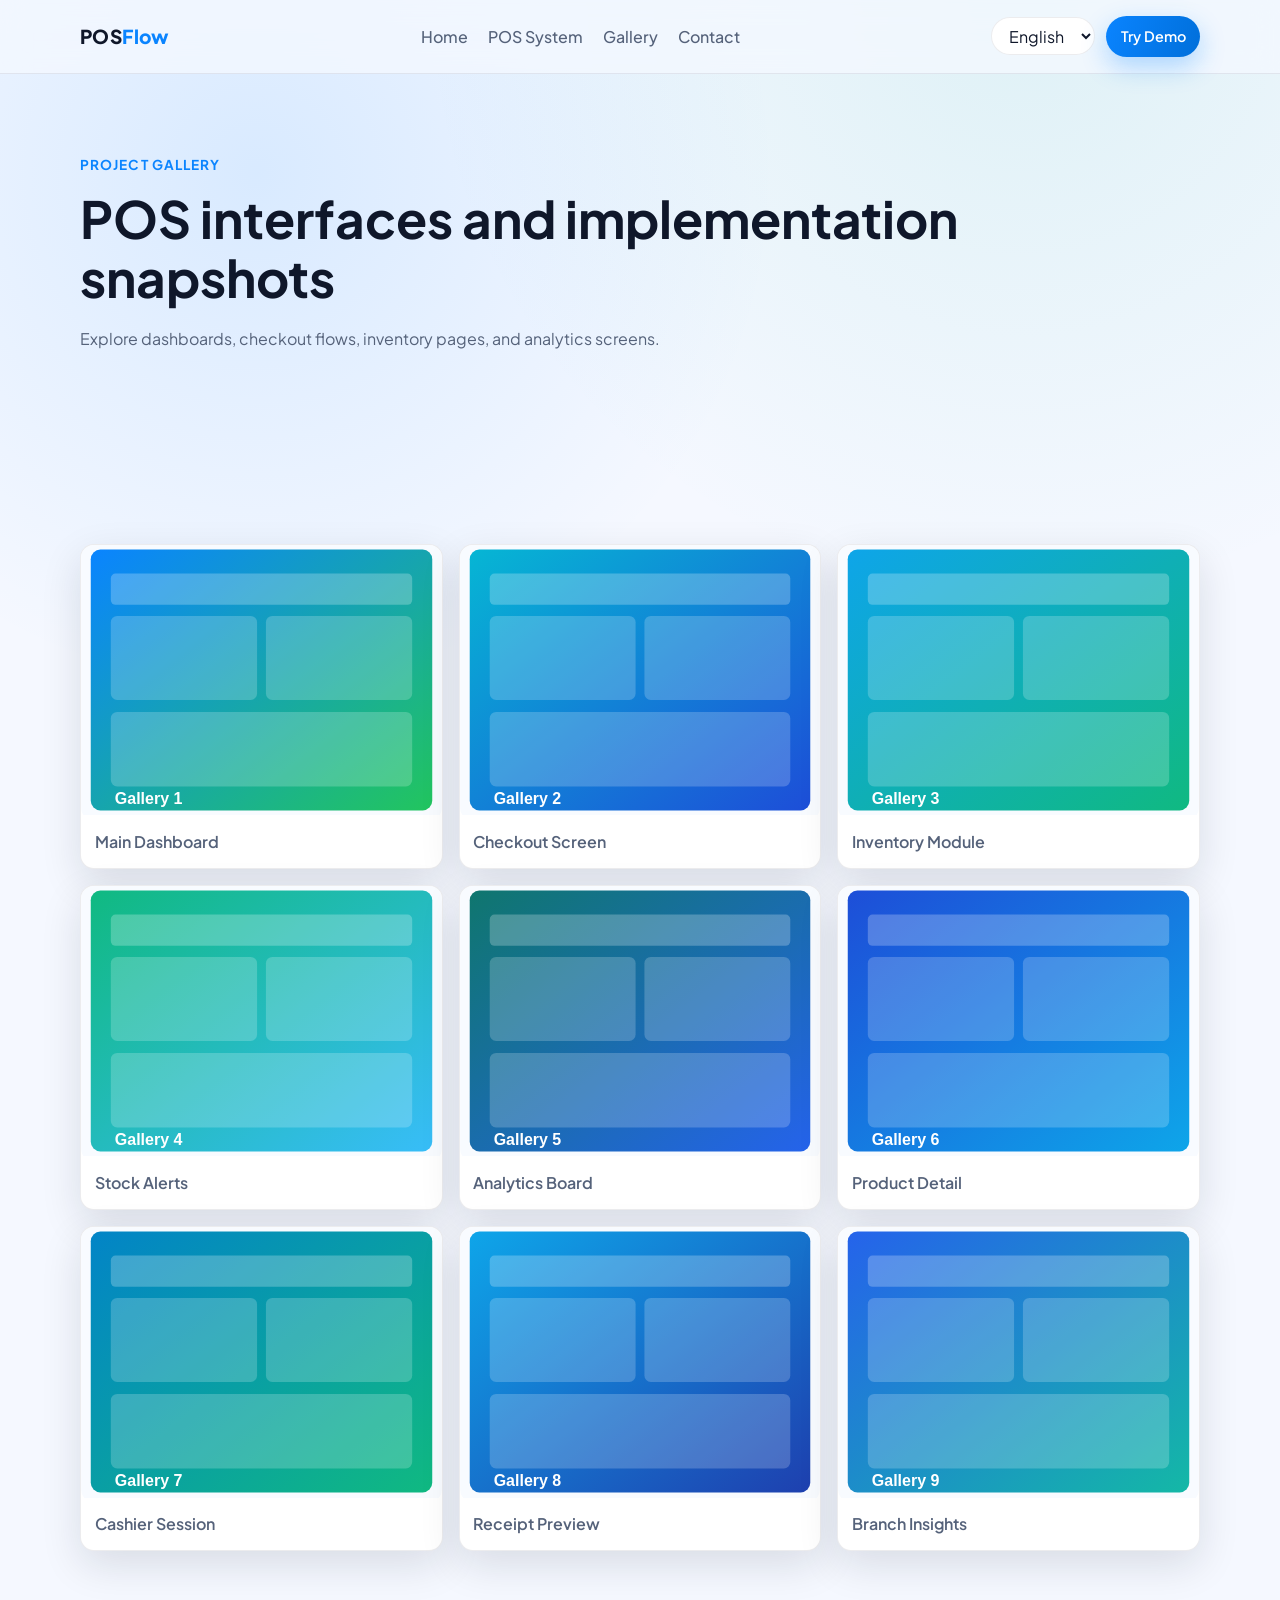
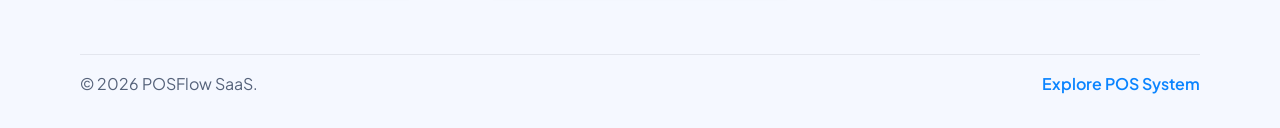
==== gallery.html @ 72be00e0 "test" ====
<!DOCTYPE html>
<html lang="en" dir="ltr">
<head>
  <meta charset="UTF-8" />
  <meta name="viewport" content="width=device-width, initial-scale=1.0" />
  <meta name="description" content="POS project gallery with interactive lightbox." />
  <title>Gallery | POSFlow</title>
  <link rel="preconnect" href="https://fonts.googleapis.com" />
  <link rel="preconnect" href="https://fonts.gstatic.com" crossorigin />
  <link href="https://fonts.googleapis.com/css2?family=Cairo:wght@400;600;700;800&family=Plus+Jakarta+Sans:wght@400;500;600;700;800&display=swap" rel="stylesheet" />
  <link rel="stylesheet" href="style.css" />
  <script src="script.js" defer></script>
</head>
<body data-page="gallery">
  <header class="site-header">
    <div class="container nav-wrap">
      <a class="logo" href="index.html">POS<span>Flow</span></a>
      <nav class="site-nav">
        <a href="index.html" data-i18n="navHome">Home</a>
        <a href="pos-system.html" data-i18n="navPos">POS System</a>
        <a href="gallery.html" data-i18n="navGallery">Gallery</a>
        <a href="index.html#contact" data-i18n="navContact">Contact</a>
      </nav>
      <div class="nav-actions">
        <label class="visually-hidden" for="langSwitcher">Language</label>
        <select id="langSwitcher" class="lang-switcher" aria-label="Language Switcher">
          <option value="en">English</option>
          <option value="ar">العربية</option>
        </select>
        <a class="btn btn-small" href="index.html#video" data-i18n="navDemo">Try Demo</a>
      </div>
    </div>
  </header>

  <main>
    <section class="section page-hero">
      <div class="container section-head reveal">
        <p class="eyebrow" data-i18n="galleryTag">Project Gallery</p>
        <h1 data-i18n="galleryTitle">POS interfaces and implementation snapshots</h1>
        <p class="hero-text" data-i18n="galleryDesc">Explore dashboards, checkout flows, inventory pages, and analytics screens.</p>
      </div>
    </section>

    <section class="section gallery-section">
      <div class="container">
        <div class="gallery-grid">
          <figure class="gallery-item reveal">
            <img src="images/gallery-1.svg" data-full="images/gallery-1.svg" alt="Dashboard view" loading="lazy" />
            <figcaption data-i18n="g1">Main Dashboard</figcaption>
          </figure>
          <figure class="gallery-item reveal">
            <img src="images/gallery-2.svg" data-full="images/gallery-2.svg" alt="Checkout flow" loading="lazy" />
            <figcaption data-i18n="g2">Checkout Screen</figcaption>
          </figure>
          <figure class="gallery-item reveal">
            <img src="images/gallery-3.svg" data-full="images/gallery-3.svg" alt="Inventory module" loading="lazy" />
            <figcaption data-i18n="g3">Inventory Module</figcaption>
          </figure>
          <figure class="gallery-item reveal">
            <img src="images/gallery-4.svg" data-full="images/gallery-4.svg" alt="Stock alerts" loading="lazy" />
            <figcaption data-i18n="g4">Stock Alerts</figcaption>
          </figure>
          <figure class="gallery-item reveal">
            <img src="images/gallery-5.svg" data-full="images/gallery-5.svg" alt="Analytics dashboard" loading="lazy" />
            <figcaption data-i18n="g5">Analytics Board</figcaption>
          </figure>
          <figure class="gallery-item reveal">
            <img src="images/gallery-6.svg" data-full="images/gallery-6.svg" alt="Product profile" loading="lazy" />
            <figcaption data-i18n="g6">Product Detail</figcaption>
          </figure>
          <figure class="gallery-item reveal">
            <img src="images/gallery-7.svg" data-full="images/gallery-7.svg" alt="Cashier control" loading="lazy" />
            <figcaption data-i18n="g7">Cashier Session</figcaption>
          </figure>
          <figure class="gallery-item reveal">
            <img src="images/gallery-8.svg" data-full="images/gallery-8.svg" alt="Receipt preview" loading="lazy" />
            <figcaption data-i18n="g8">Receipt Preview</figcaption>
          </figure>
          <figure class="gallery-item reveal">
            <img src="images/gallery-9.svg" data-full="images/gallery-9.svg" alt="Branch comparison" loading="lazy" />
            <figcaption data-i18n="g9">Branch Insights</figcaption>
          </figure>
        </div>
      </div>
    </section>
  </main>

  <div class="lightbox" id="lightbox" aria-hidden="true">
    <button class="lightbox-close" id="lightboxClose" aria-label="Close">×</button>
    <img id="lightboxImg" src="" alt="Expanded preview" />
  </div>

  <footer class="site-footer">
    <div class="container footer-wrap">
      <p>© <span id="year"></span> POSFlow SaaS.</p>
      <a href="pos-system.html" data-i18n="footerLink">Explore POS System</a>
    </div>
  </footer>
</body>
</html>
---- style.css ----
:root {
  --bg: #f5f8ff;
  --surface: #ffffff;
  --surface-soft: #f3f6ff;
  --text: #0f172a;
  --muted: #55627a;
  --primary: #0a84ff;
  --accent: #17b3a6;
  --shadow: 0 14px 40px rgba(15, 23, 42, 0.12);
  --radius: 22px;
  --radius-sm: 14px;
  --border: 1px solid rgba(15, 23, 42, 0.08);
}

* {
  box-sizing: border-box;
}

html {
  scroll-behavior: smooth;
}

body {
  margin: 0;
  color: var(--text);
  background:
    radial-gradient(circle at 20% 10%, rgba(10, 132, 255, 0.12), transparent 28%),
    radial-gradient(circle at 80% 0%, rgba(23, 179, 166, 0.1), transparent 30%),
    var(--bg);
  font-family: "Plus Jakarta Sans", "Segoe UI", sans-serif;
  line-height: 1.6;
}

html[dir="rtl"] body {
  font-family: "Cairo", "Segoe UI", sans-serif;
}

a {
  color: inherit;
  text-decoration: none;
}

img {
  display: block;
  max-width: 100%;
}

.container {
  width: min(1120px, calc(100% - 2rem));
  margin-inline: auto;
}

.section {
  padding: 5rem 0;
}

.site-header {
  position: sticky;
  top: 0;
  z-index: 100;
  background: rgba(245, 248, 255, 0.75);
  backdrop-filter: blur(14px);
  border-bottom: var(--border);
}

.nav-wrap {
  display: flex;
  align-items: center;
  justify-content: space-between;
  gap: 1rem;
  padding: 1rem 0;
}

.logo {
  font-weight: 800;
  letter-spacing: 0.4px;
  font-size: 1.2rem;
}

.logo span {
  color: var(--primary);
}

.site-nav {
  display: flex;
  gap: 1.25rem;
  align-items: center;
  font-weight: 500;
}

.site-nav a {
  color: var(--muted);
  transition: color 0.25s ease;
}

.site-nav a:hover {
  color: var(--text);
}

.nav-actions {
  display: flex;
  align-items: center;
  gap: 0.7rem;
}

.lang-switcher {
  border: var(--border);
  background: var(--surface);
  color: var(--text);
  border-radius: 999px;
  padding: 0.4rem 0.85rem;
  font: inherit;
}

.btn {
  display: inline-flex;
  align-items: center;
  justify-content: center;
  gap: 0.4rem;
  border-radius: 999px;
  padding: 0.78rem 1.25rem;
  background: linear-gradient(110deg, var(--primary), #006fda);
  color: #fff;
  border: 0;
  font-weight: 600;
  box-shadow: 0 10px 26px rgba(10, 132, 255, 0.3);
  transition: transform 0.3s ease, box-shadow 0.3s ease;
  cursor: pointer;
}

.btn:hover {
  transform: translateY(-2px);
  box-shadow: 0 14px 30px rgba(10, 132, 255, 0.34);
}

.btn-ghost {
  background: rgba(255, 255, 255, 0.65);
  border: var(--border);
  color: var(--text);
  box-shadow: none;
}

.btn-small {
  padding: 0.55rem 0.9rem;
  font-size: 0.9rem;
}

.hero {
  padding-top: 6rem;
}

.hero-grid {
  display: grid;
  grid-template-columns: 1.1fr 0.9fr;
  gap: 2rem;
  align-items: center;
}

.hero-preview img {
  width: 100%;
  border-radius: var(--radius);
  border: var(--border);
  background: var(--surface);
  box-shadow: var(--shadow);
}

.eyebrow {
  margin: 0 0 0.85rem;
  color: var(--primary);
  font-weight: 700;
  font-size: 0.85rem;
  text-transform: uppercase;
  letter-spacing: 0.08em;
}

h1,
h2,
h3,
p {
  margin: 0;
}

h1 {
  font-size: clamp(2rem, 4vw, 3.4rem);
  line-height: 1.15;
}

h2 {
  font-size: clamp(1.65rem, 2.8vw, 2.4rem);
  line-height: 1.2;
}

h3 {
  font-size: 1.1rem;
}

.hero-text {
  margin-top: 1.2rem;
  color: var(--muted);
  max-width: 56ch;
}

.hero-actions {
  margin-top: 1.8rem;
  display: flex;
  flex-wrap: wrap;
  gap: 0.85rem;
}

.section-head {
  margin-bottom: 2rem;
}

.features-grid {
  display: grid;
  grid-template-columns: repeat(3, minmax(0, 1fr));
  gap: 1rem;
}

.feature-card {
  background: linear-gradient(170deg, #ffffff, #f5f8ff);
  border: var(--border);
  border-radius: var(--radius-sm);
  padding: 1.2rem;
  box-shadow: var(--shadow);
  transition: transform 0.35s ease, box-shadow 0.35s ease;
  will-change: transform;
  transform-style: preserve-3d;
}

.feature-card:hover {
  box-shadow: 0 18px 42px rgba(15, 23, 42, 0.16);
}

.feature-card p {
  margin-top: 0.5rem;
  color: var(--muted);
  font-size: 0.95rem;
}

.icon {
  display: inline-flex;
  width: 2.35rem;
  height: 2.35rem;
  border-radius: 0.65rem;
  background: linear-gradient(145deg, rgba(10, 132, 255, 0.15), rgba(23, 179, 166, 0.18));
  align-items: center;
  justify-content: center;
  margin-bottom: 0.9rem;
}

.shots-grid {
  display: grid;
  grid-template-columns: repeat(3, minmax(0, 1fr));
  gap: 1rem;
}

.shot-card {
  border-radius: var(--radius-sm);
  overflow: hidden;
  border: var(--border);
  box-shadow: var(--shadow);
  background: var(--surface);
}

.video-wrap {
  border-radius: var(--radius);
  overflow: hidden;
  border: var(--border);
  box-shadow: var(--shadow);
  aspect-ratio: 16 / 9;
}

.video-wrap iframe {
  width: 100%;
  height: 100%;
  border: 0;
}

.cta-box {
  text-align: center;
  background:
    linear-gradient(140deg, rgba(10, 132, 255, 0.95), rgba(23, 179, 166, 0.96)),
    #0a84ff;
  color: #fff;
  padding: 2.5rem 1.5rem;
  border-radius: var(--radius);
  box-shadow: var(--shadow);
}

.cta-box p {
  margin: 0.9rem auto 1.4rem;
  max-width: 60ch;
  opacity: 0.95;
}

.cta-box .btn {
  background: #fff;
  color: #0b4f9a;
  box-shadow: none;
}

.contact-grid {
  display: grid;
  grid-template-columns: 1fr 1fr;
  gap: 1.2rem;
  align-items: start;
}

.contact-form {
  background: var(--surface);
  border: var(--border);
  box-shadow: var(--shadow);
  border-radius: var(--radius-sm);
  padding: 1rem;
  display: grid;
  gap: 0.8rem;
}

input,
textarea {
  font: inherit;
  border: var(--border);
  border-radius: 12px;
  padding: 0.75rem 0.85rem;
  background: var(--surface-soft);
}

input:focus,
textarea:focus,
select:focus {
  outline: 2px solid rgba(10, 132, 255, 0.3);
  border-color: rgba(10, 132, 255, 0.5);
}

.gallery-grid {
  display: grid;
  grid-template-columns: repeat(3, minmax(0, 1fr));
  gap: 1rem;
}

.gallery-item {
  margin: 0;
  background: var(--surface);
  border: var(--border);
  border-radius: var(--radius-sm);
  overflow: hidden;
  box-shadow: var(--shadow);
  transform: translateZ(0);
}

.gallery-item img {
  width: 100%;
  aspect-ratio: 4 / 3;
  object-fit: cover;
  transition: transform 0.45s ease, filter 0.45s ease;
  cursor: zoom-in;
}

.gallery-item:hover img {
  transform: scale(1.06);
  filter: saturate(1.08);
}

.gallery-item figcaption {
  padding: 0.85rem;
  color: var(--muted);
  font-weight: 600;
}

.lightbox {
  position: fixed;
  inset: 0;
  background: rgba(5, 10, 20, 0.84);
  display: grid;
  place-items: center;
  padding: 1.5rem;
  opacity: 0;
  pointer-events: none;
  transition: opacity 0.35s ease;
  z-index: 200;
}

.lightbox.open {
  opacity: 1;
  pointer-events: auto;
}

.lightbox img {
  max-width: min(920px, 96vw);
  max-height: 85vh;
  border-radius: 16px;
  box-shadow: 0 20px 56px rgba(0, 0, 0, 0.35);
  background: #fff;
}

.lightbox-close {
  position: absolute;
  top: 1rem;
  right: 1rem;
  width: 2.2rem;
  height: 2.2rem;
  border-radius: 999px;
  border: 0;
  background: rgba(255, 255, 255, 0.22);
  color: #fff;
  font-size: 1.6rem;
  cursor: pointer;
}

.site-footer {
  padding: 1.4rem 0 2rem;
}

.footer-wrap {
  display: flex;
  justify-content: space-between;
  gap: 1rem;
  color: var(--muted);
  border-top: var(--border);
  padding-top: 1rem;
}

.footer-wrap a {
  color: var(--primary);
  font-weight: 600;
}

.reveal {
  opacity: 0;
  transform: translateY(18px);
  transition: opacity 0.6s ease, transform 0.6s ease;
}

.reveal.in-view {
  opacity: 1;
  transform: translateY(0);
}

.visually-hidden {
  position: absolute;
  clip: rect(0, 0, 0, 0);
  width: 1px;
  height: 1px;
  overflow: hidden;
}

html[dir="rtl"] .nav-wrap,
html[dir="rtl"] .hero-actions,
html[dir="rtl"] .footer-wrap {
  flex-direction: row-reverse;
}

html[dir="rtl"] .site-nav {
  direction: rtl;
}

@media (max-width: 960px) {
  .hero-grid,
  .contact-grid,
  .features-grid,
  .shots-grid,
  .gallery-grid {
    grid-template-columns: 1fr 1fr;
  }

  .site-nav {
    order: 3;
    width: 100%;
    justify-content: center;
    flex-wrap: wrap;
    gap: 0.9rem;
  }
}

@media (max-width: 640px) {
  .section {
    padding: 3.8rem 0;
  }

  .hero {
    padding-top: 5rem;
  }

  .hero-grid,
  .contact-grid,
  .features-grid,
  .shots-grid,
  .gallery-grid {
    grid-template-columns: 1fr;
  }

  .nav-wrap {
    flex-wrap: wrap;
  }

  .nav-actions {
    width: 100%;
    justify-content: space-between;
  }
}
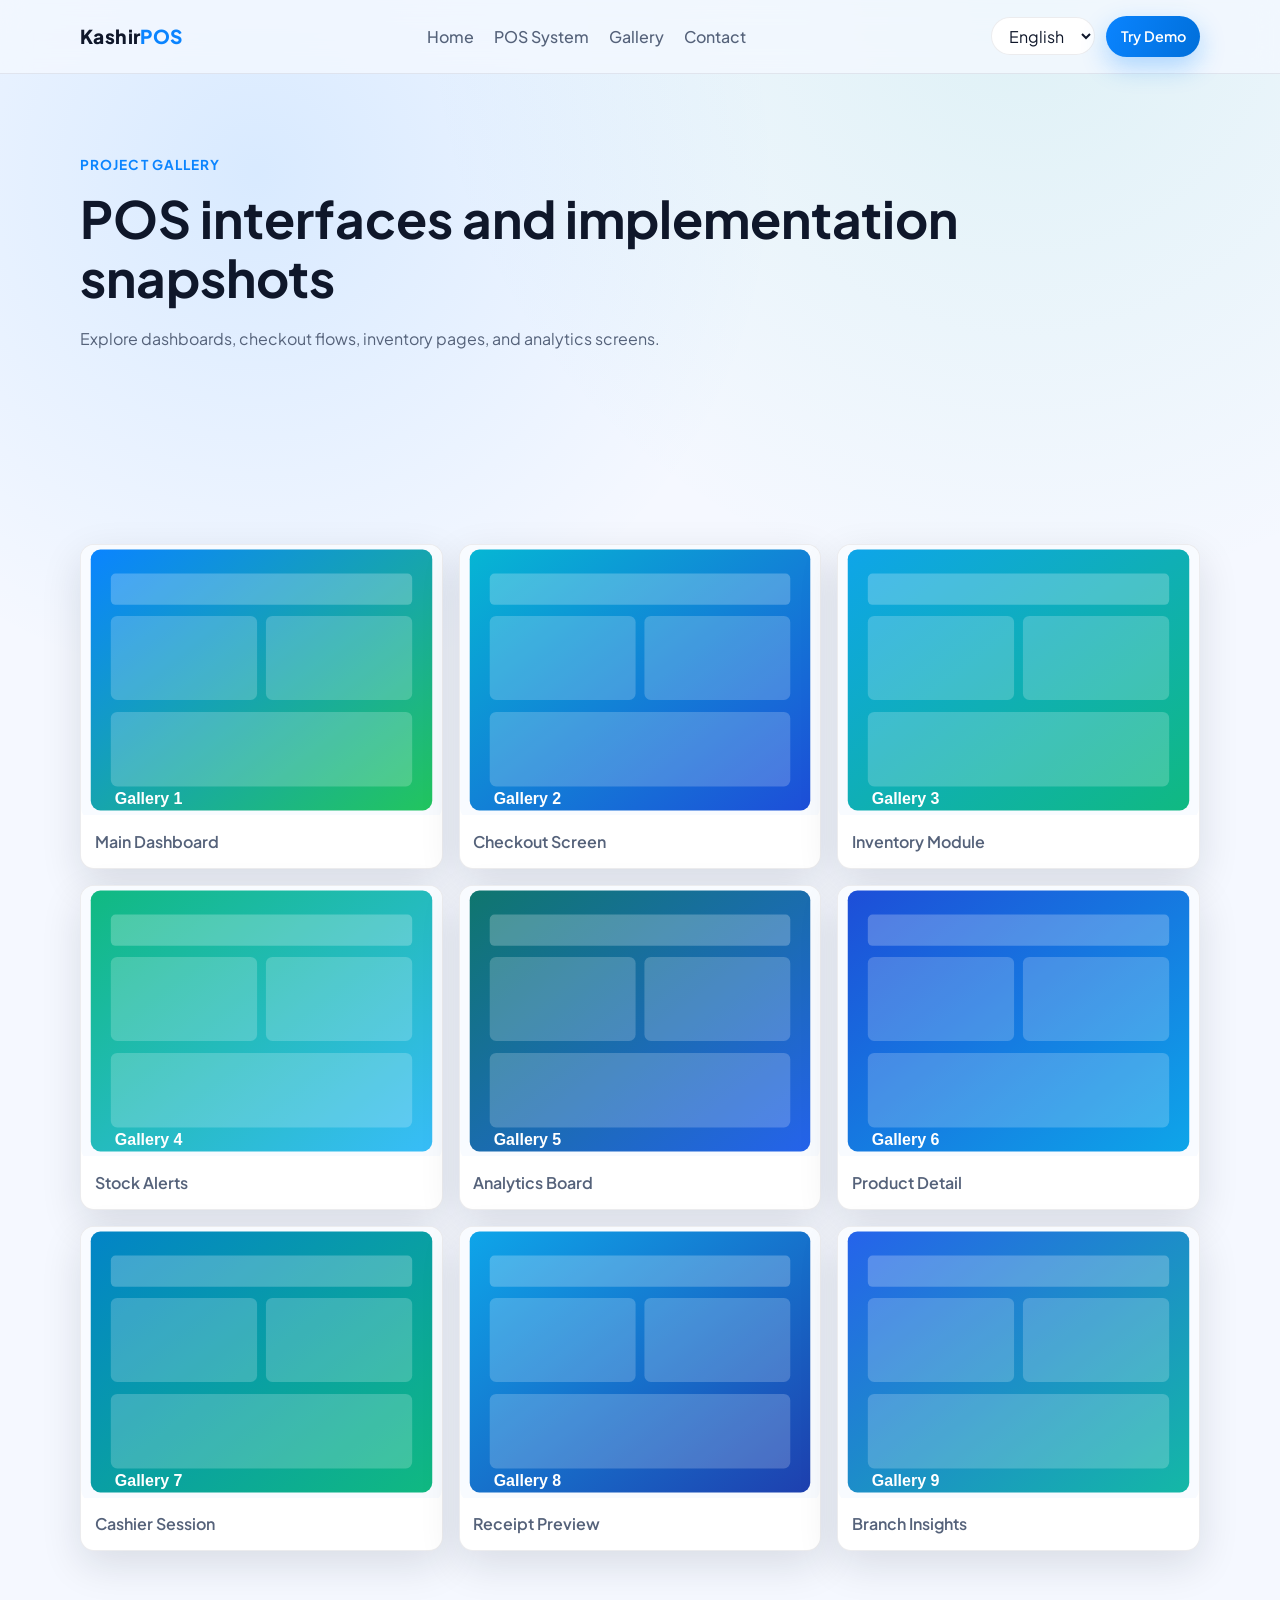
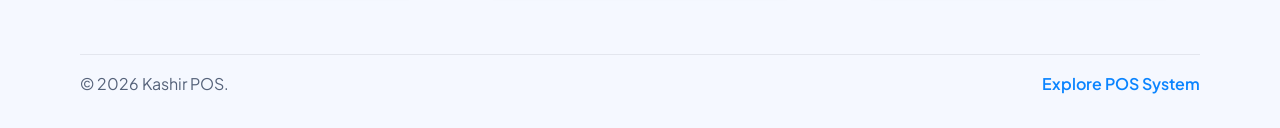
==== commit 6a12b55c: "تحديق" ====
--- a/gallery.html
+++ b/gallery.html
@@ -3,8 +3,8 @@
 <head>
   <meta charset="UTF-8" />
   <meta name="viewport" content="width=device-width, initial-scale=1.0" />
-  <meta name="description" content="POS project gallery with interactive lightbox." />
-  <title>Gallery | POSFlow</title>
+  <meta name="description" content="Kashir POS gallery with interactive lightbox." />
+  <title>Gallery | Kashir POS</title>
   <link rel="preconnect" href="https://fonts.googleapis.com" />
   <link rel="preconnect" href="https://fonts.gstatic.com" crossorigin />
   <link href="https://fonts.googleapis.com/css2?family=Cairo:wght@400;600;700;800&family=Plus+Jakarta+Sans:wght@400;500;600;700;800&display=swap" rel="stylesheet" />
@@ -14,7 +14,7 @@
 <body data-page="gallery">
   <header class="site-header">
     <div class="container nav-wrap">
-      <a class="logo" href="index.html">POS<span>Flow</span></a>
+      <a class="logo" href="index.html">Kashir<span>POS</span></a>
       <nav class="site-nav">
         <a href="index.html" data-i18n="navHome">Home</a>
         <a href="pos-system.html" data-i18n="navPos">POS System</a>
@@ -27,7 +27,7 @@
           <option value="en">English</option>
           <option value="ar">العربية</option>
         </select>
-        <a class="btn btn-small" href="index.html#video" data-i18n="navDemo">Try Demo</a>
+        <a class="btn btn-small" href="https://www.dropbox.com/scl/fi/wzuljpr54qapigaaq1cw1/KashirPosSetup.exe?rlkey=wb3aerxxhq4u6dooljkn7fkbg&st=8v32r5mj&dl=0" target="_blank" rel="noopener noreferrer" data-i18n="navDemo">Try Demo</a>
       </div>
     </div>
   </header>
@@ -92,7 +92,7 @@
 
   <footer class="site-footer">
     <div class="container footer-wrap">
-      <p>© <span id="year"></span> POSFlow SaaS.</p>
+      <p>© <span id="year"></span> Kashir POS.</p>
       <a href="pos-system.html" data-i18n="footerLink">Explore POS System</a>
     </div>
   </footer>
--- a/style.css
+++ b/style.css
@@ -339,6 +339,37 @@
   gap: 1rem;
 }
 
+.module-grid {
+  display: grid;
+  grid-template-columns: repeat(2, minmax(0, 1fr));
+  gap: 1rem;
+}
+
+.module-card {
+  background: linear-gradient(165deg, #ffffff, #f4f8ff);
+  border: var(--border);
+  border-radius: var(--radius-sm);
+  padding: 1.1rem;
+  box-shadow: var(--shadow);
+  transition: transform 0.35s ease, box-shadow 0.35s ease;
+  will-change: transform;
+  transform-style: preserve-3d;
+}
+
+.module-card h3 {
+  font-size: 1.05rem;
+  margin-bottom: 0.7rem;
+}
+
+.module-list {
+  margin: 0;
+  padding-inline-start: 1rem;
+  display: grid;
+  gap: 0.5rem;
+  color: var(--muted);
+  font-size: 0.94rem;
+}
+
 .gallery-item {
   margin: 0;
   background: var(--surface);
@@ -460,7 +491,8 @@
   .contact-grid,
   .features-grid,
   .shots-grid,
-  .gallery-grid {
+  .gallery-grid,
+  .module-grid {
     grid-template-columns: 1fr 1fr;
   }
 
@@ -486,7 +518,8 @@
   .contact-grid,
   .features-grid,
   .shots-grid,
-  .gallery-grid {
+  .gallery-grid,
+  .module-grid {
     grid-template-columns: 1fr;
   }
 
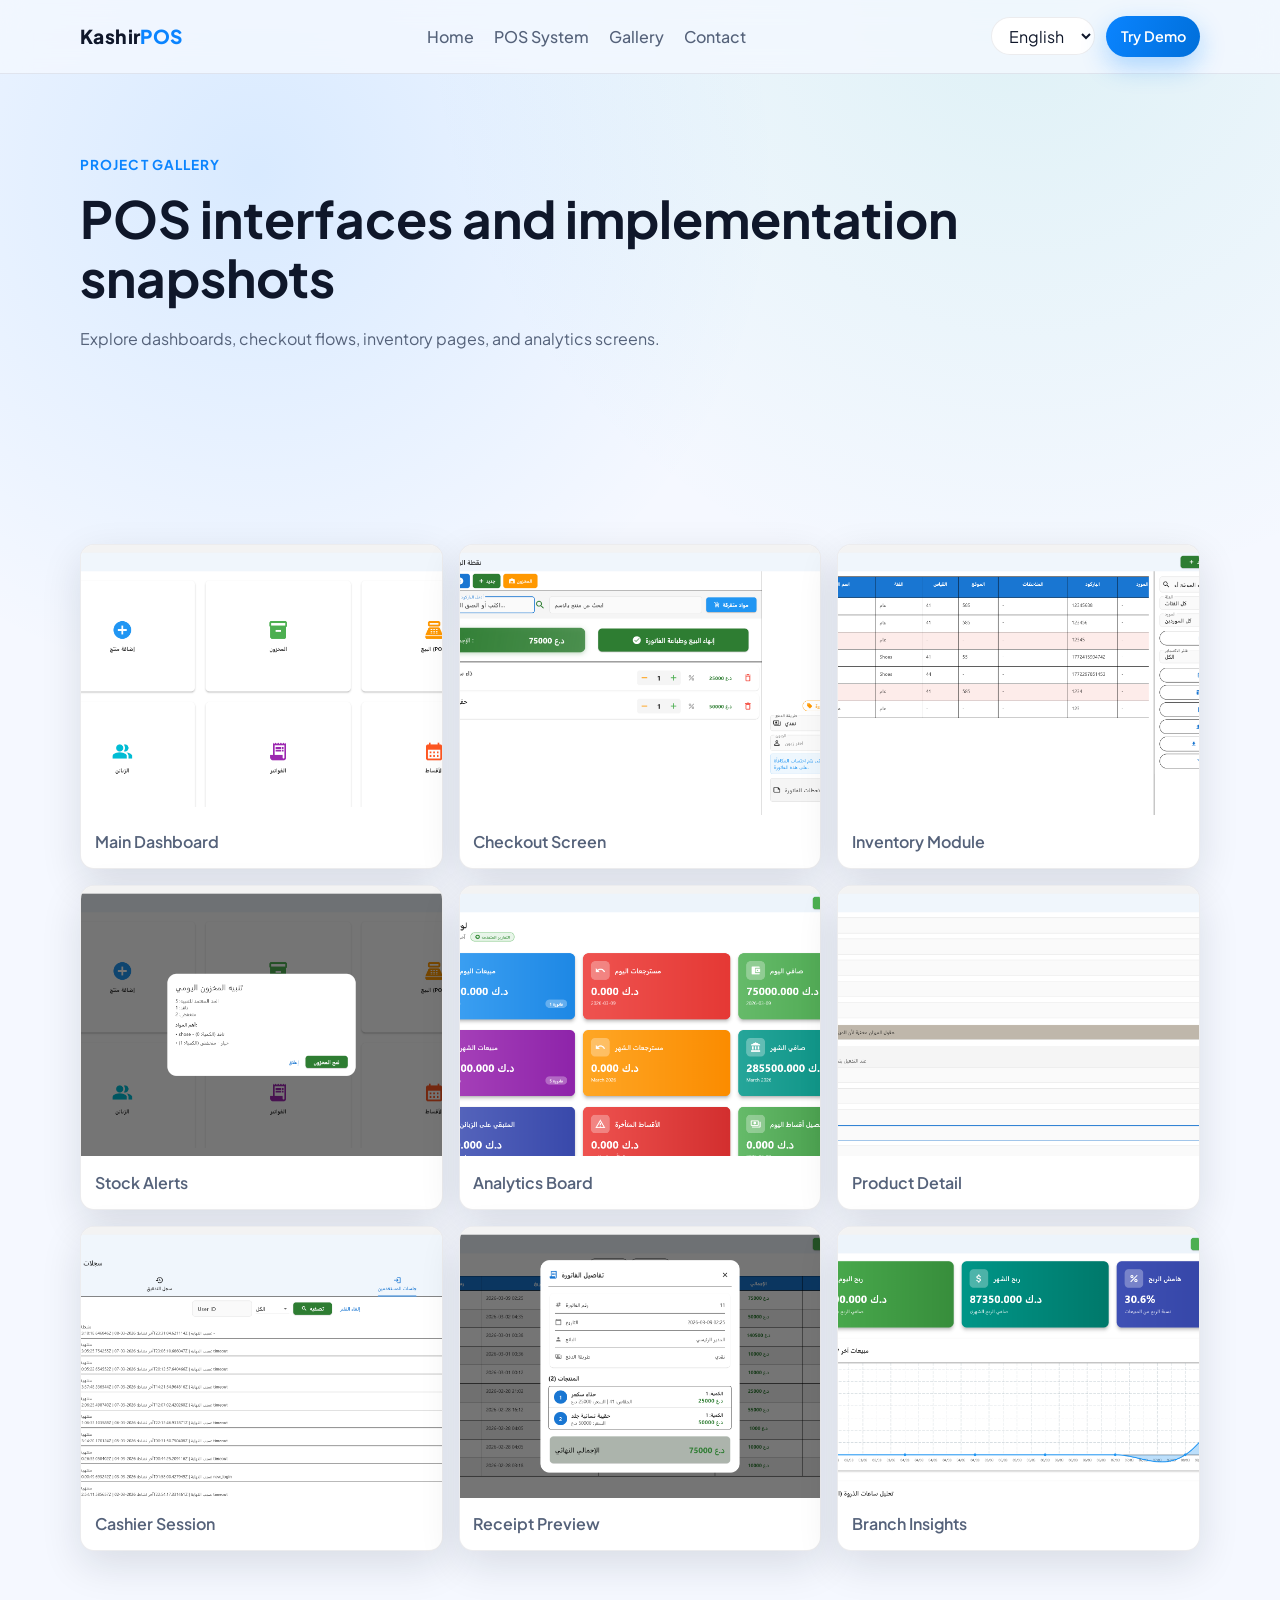
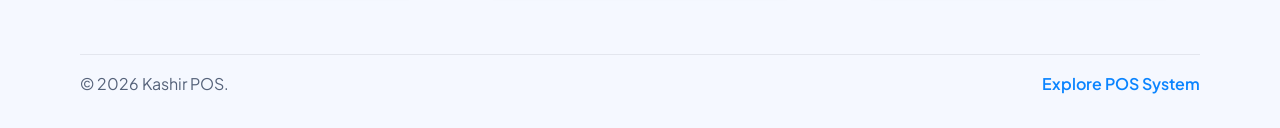
==== commit c0acda66: "تحديث معرض الصور" ====
--- a/gallery.html
+++ b/gallery.html
@@ -45,39 +45,39 @@
       <div class="container">
         <div class="gallery-grid">
           <figure class="gallery-item reveal">
-            <img src="images/gallery-1.svg" data-full="images/gallery-1.svg" alt="Dashboard view" loading="lazy" />
+            <img src="images/gallery-1.png" data-full="images/gallery-1.png" alt="Dashboard view" loading="lazy" />
             <figcaption data-i18n="g1">Main Dashboard</figcaption>
           </figure>
           <figure class="gallery-item reveal">
-            <img src="images/gallery-2.svg" data-full="images/gallery-2.svg" alt="Checkout flow" loading="lazy" />
+            <img src="images/gallery-2.png" data-full="images/gallery-2.png" alt="Checkout flow" loading="lazy" />
             <figcaption data-i18n="g2">Checkout Screen</figcaption>
           </figure>
           <figure class="gallery-item reveal">
-            <img src="images/gallery-3.svg" data-full="images/gallery-3.svg" alt="Inventory module" loading="lazy" />
+            <img src="images/gallery-3.png" data-full="images/gallery-3.png" alt="Inventory module" loading="lazy" />
             <figcaption data-i18n="g3">Inventory Module</figcaption>
           </figure>
           <figure class="gallery-item reveal">
-            <img src="images/gallery-4.svg" data-full="images/gallery-4.svg" alt="Stock alerts" loading="lazy" />
+            <img src="images/gallery-4.png" data-full="images/gallery-4.png" alt="Stock alerts" loading="lazy" />
             <figcaption data-i18n="g4">Stock Alerts</figcaption>
           </figure>
           <figure class="gallery-item reveal">
-            <img src="images/gallery-5.svg" data-full="images/gallery-5.svg" alt="Analytics dashboard" loading="lazy" />
+            <img src="images/gallery-5.png" data-full="images/gallery-5.png" alt="Analytics dashboard" loading="lazy" />
             <figcaption data-i18n="g5">Analytics Board</figcaption>
           </figure>
           <figure class="gallery-item reveal">
-            <img src="images/gallery-6.svg" data-full="images/gallery-6.svg" alt="Product profile" loading="lazy" />
+            <img src="images/gallery-6.png" data-full="images/gallery-6.png" alt="Product profile" loading="lazy" />
             <figcaption data-i18n="g6">Product Detail</figcaption>
           </figure>
           <figure class="gallery-item reveal">
-            <img src="images/gallery-7.svg" data-full="images/gallery-7.svg" alt="Cashier control" loading="lazy" />
+            <img src="images/gallery-7.png" data-full="images/gallery-7.png" alt="Cashier control" loading="lazy" />
             <figcaption data-i18n="g7">Cashier Session</figcaption>
           </figure>
           <figure class="gallery-item reveal">
-            <img src="images/gallery-8.svg" data-full="images/gallery-8.svg" alt="Receipt preview" loading="lazy" />
+            <img src="images/gallery-8.png" data-full="images/gallery-8.png" alt="Receipt preview" loading="lazy" />
             <figcaption data-i18n="g8">Receipt Preview</figcaption>
           </figure>
           <figure class="gallery-item reveal">
-            <img src="images/gallery-9.svg" data-full="images/gallery-9.svg" alt="Branch comparison" loading="lazy" />
+            <img src="images/gallery-9.png" data-full="images/gallery-9.png" alt="Branch comparison" loading="lazy" />
             <figcaption data-i18n="g9">Branch Insights</figcaption>
           </figure>
         </div>
